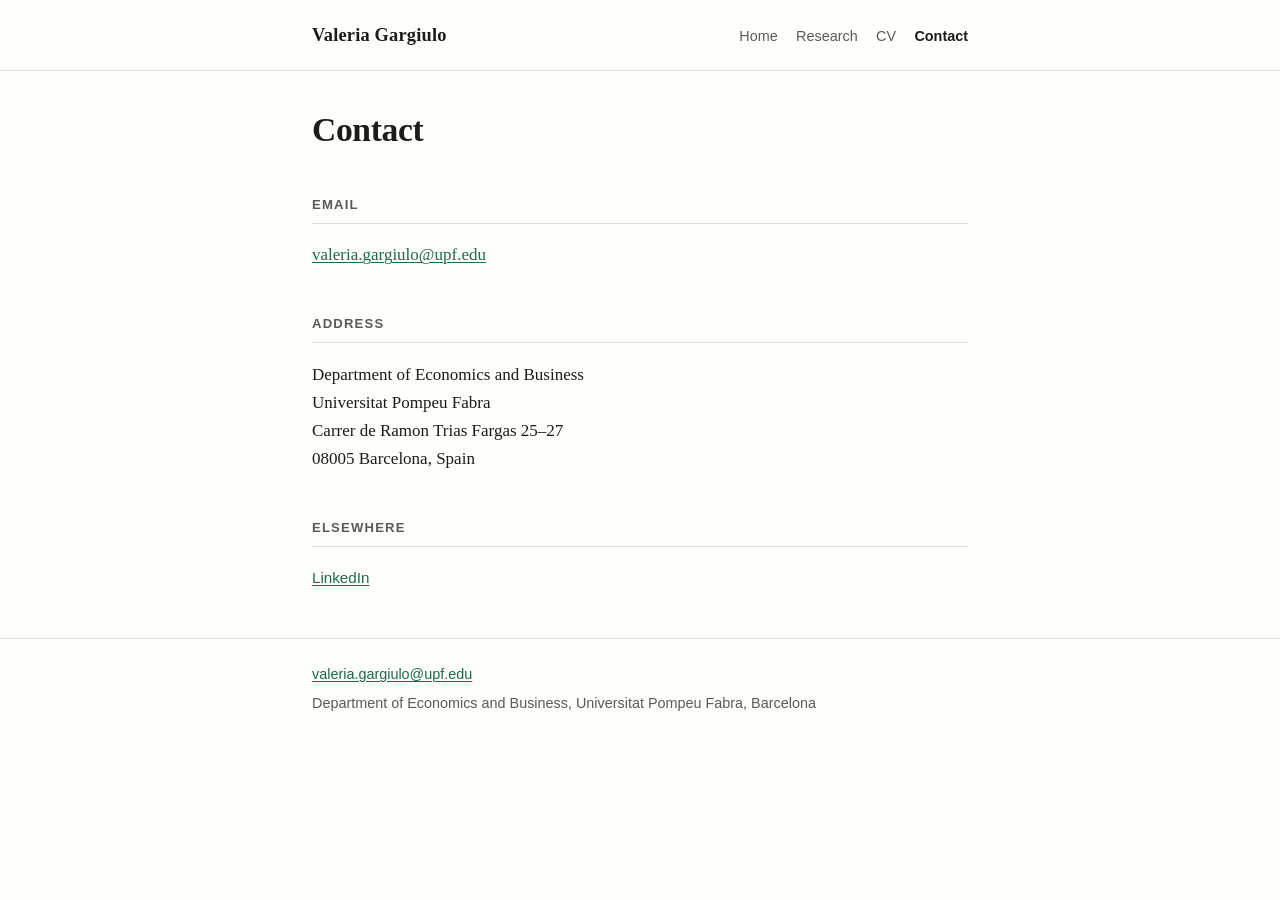
==== contact.html @ 1c0337f5 "Personal academic website Static site for the 2026-27 economics job market: home (bio and job market" ====
<!DOCTYPE html>
<html lang="en">
<head>
<meta charset="utf-8">
<meta name="viewport" content="width=device-width, initial-scale=1">

<title>Contact — Valeria Gargiulo</title>
<meta name="description" content="Contact details for Valeria Gargiulo, Ph.D. candidate in economics at Universitat Pompeu Fabra / Barcelona School of Economics.">
<link rel="canonical" href="https://valeriagargiulo.com/contact.html">

<meta property="og:type" content="profile">
<meta property="og:site_name" content="Valeria Gargiulo">
<meta property="og:title" content="Contact — Valeria Gargiulo">
<meta property="og:description" content="Contact details for Valeria Gargiulo, Ph.D. candidate in economics at Universitat Pompeu Fabra.">
<meta property="og:url" content="https://valeriagargiulo.com/contact.html">
<meta property="og:image" content="https://valeriagargiulo.com/img/og-image.jpg">
<meta property="og:image:alt" content="Valeria Gargiulo, Ph.D. candidate in economics at Universitat Pompeu Fabra">
<meta property="og:locale" content="en_GB">
<meta name="twitter:card" content="summary_large_image">
<meta name="twitter:title" content="Contact — Valeria Gargiulo">
<meta name="twitter:description" content="Contact details for Valeria Gargiulo, Ph.D. candidate in economics at Universitat Pompeu Fabra.">
<meta name="twitter:image" content="https://valeriagargiulo.com/img/og-image.jpg">

<link rel="stylesheet" href="css/style.css">
</head>

<body>

<header class="site-header">
  <div class="wrap">
    <a class="site-name" href="index.html">Valeria Gargiulo</a>
    <nav class="site-nav" aria-label="Main">
      <a href="index.html">Home</a>
      <a href="research.html">Research</a>
      <a href="cv.html">CV</a>
      <a href="contact.html" aria-current="page">Contact</a>
    </nav>
  </div>
</header>

<main class="wrap">

  <h1>Contact</h1>

  <section>
    <h2>Email</h2>
    <p><a href="mailto:valeria.gargiulo@upf.edu">valeria.gargiulo@upf.edu</a></p>
  </section>

  <section>
    <h2>Address</h2>
    <p>
      Department of Economics and Business<br>
      Universitat Pompeu Fabra<br>
      Carrer de Ramon Trias Fargas 25&ndash;27<br>
      08005 Barcelona, Spain
    </p>
  </section>

  <section>
    <h2>Elsewhere</h2>
    <!-- These are the same URLs as the "sameAs" array in the JSON-LD on index.html.
         Add Google Scholar and X here and there together when they exist. -->
    <p class="quicklinks">
      <a href="https://www.linkedin.com/in/valeria-gargiulo-911957216">LinkedIn</a>
    </p>
  </section>

</main>

<footer class="site-footer">
  <div class="wrap">
    <p><a href="mailto:valeria.gargiulo@upf.edu">valeria.gargiulo@upf.edu</a></p>
    <p>Department of Economics and Business, Universitat Pompeu Fabra, Barcelona</p>
  </div>
</footer>

</body>
</html>
---- css/style.css ----
/* Valeria Gargiulo — personal academic site
   One stylesheet, no external requests, no build step.
   Light-first: committees print these pages. */

:root {
  --ink:   #1c1c1a;
  --muted: #5c5a55;
  --rule:  #e2ded6;
  --bg:    #fdfdfb;
  --panel: #f6f4ef;
  --link:  #1d6b48;
  --flag:  #b3261e;
  --serif: Georgia, "Iowan Old Style", "Times New Roman", Times, serif;
  --sans:  -apple-system, BlinkMacSystemFont, "Segoe UI", Roboto, Helvetica, Arial, sans-serif;
}

@media (prefers-color-scheme: dark) {
  :root {
    --ink:   #e8e6e1;
    --muted: #a5a29b;
    --rule:  #35332e;
    --bg:    #16150f;
    --panel: #1f1e18;
    --link:  #6fc08c;
    --flag:  #ff6b60;
  }
}

*, *::before, *::after { box-sizing: border-box; }

body {
  margin: 0;
  background: var(--bg);
  color: var(--ink);
  font: 1.0625rem/1.65 var(--serif);
  -webkit-text-size-adjust: 100%;
}

.wrap {
  max-width: 44rem;
  margin: 0 auto;
  padding: 0 1.5rem;
}

a { color: var(--link); text-decoration-thickness: 1px; text-underline-offset: 2px; }
a:hover { text-decoration-thickness: 2px; }

/* ---------- header + nav ---------- */

.site-header {
  border-bottom: 1px solid var(--rule);
  margin-bottom: 2.5rem;
}

.site-header .wrap {
  display: flex;
  flex-wrap: wrap;
  align-items: baseline;
  justify-content: space-between;
  gap: 0.5rem 1.5rem;
  padding-top: 1.25rem;
  padding-bottom: 1.25rem;
}

.site-name {
  font-family: var(--serif);
  font-size: 1.15rem;
  font-weight: 700;
  letter-spacing: 0.01em;
  color: var(--ink);
  text-decoration: none;
}

.site-nav {
  font-family: var(--sans);
  font-size: 0.9rem;
  display: flex;
  flex-wrap: wrap;
  gap: 1.15rem;
}

.site-nav a { color: var(--muted); text-decoration: none; }
.site-nav a:hover { color: var(--link); text-decoration: underline; }
.site-nav a[aria-current="page"] { color: var(--ink); font-weight: 600; }

/* ---------- intro block ---------- */

.intro {
  display: flex;
  flex-wrap: wrap;
  align-items: flex-start;
  gap: 1.5rem 2rem;
}

.intro-text { flex: 1 1 20rem; }

h1 {
  font-size: 2.1rem;
  line-height: 1.15;
  margin: 0 0 0.4rem;
  letter-spacing: -0.01em;
}

.fields {
  font-family: var(--sans);
  font-size: 0.95rem;
  color: var(--muted);
  margin: 0 0 0.6rem;
}

.quicklinks {
  font-family: var(--sans);
  font-size: 0.95rem;
  margin: 0;
}

.quicklinks a + a { margin-left: 0.9rem; }

.portrait {
  flex: 0 0 auto;
  width: 180px;
  height: auto;
  border-radius: 3px;
  background: var(--panel);
}

.bio { margin: 2rem 0 0; }
.bio p { margin: 0 0 1rem; }

/* ---------- sections + papers ---------- */

main { padding-bottom: 3rem; }

h2 {
  font-family: var(--sans);
  font-size: 0.82rem;
  font-weight: 700;
  letter-spacing: 0.09em;
  text-transform: uppercase;
  color: var(--muted);
  margin: 2.75rem 0 1.1rem;
  padding-bottom: 0.45rem;
  border-bottom: 1px solid var(--rule);
}

.paper { margin: 0 0 2rem; }

.paper h3 {
  font-size: 1.18rem;
  line-height: 1.35;
  margin: 0 0 0.3rem;
  font-weight: 700;
}

.paper .meta {
  font-family: var(--sans);
  font-size: 0.9rem;
  color: var(--muted);
  margin: 0 0 0.65rem;
}

.paper .meta a { color: var(--link); }

.abstract { margin: 0; }
.abstract p { margin: 0 0 0.8rem; }

details.abstract > summary {
  font-family: var(--sans);
  font-size: 0.9rem;
  color: var(--link);
  cursor: pointer;
  margin-bottom: 0.6rem;
  width: max-content;
}

details.abstract[open] > summary { margin-bottom: 0.8rem; }

/* ---------- CV page ---------- */

.cv-entry { margin: 0 0 1.15rem; }
.cv-entry .when {
  font-family: var(--sans);
  font-size: 0.85rem;
  color: var(--muted);
  display: block;
}
.cv-entry .what { margin: 0; }
.cv-list { margin: 0; padding-left: 1.15rem; }
.cv-list li { margin-bottom: 0.5rem; }

.updated {
  font-family: var(--sans);
  font-size: 0.85rem;
  color: var(--muted);
}

/* ---------- footer ---------- */

.site-footer {
  border-top: 1px solid var(--rule);
  margin-top: 3rem;
  padding: 1.5rem 0 3rem;
  font-family: var(--sans);
  font-size: 0.9rem;
  color: var(--muted);
}

.site-footer p { margin: 0 0 0.35rem; }

/* ---------- placeholder flag: loud on purpose ---------- */

.tktk {
  background: var(--flag);
  color: #fff;
  font-family: var(--sans);
  font-size: 0.85rem;
  font-weight: 700;
  padding: 0.1em 0.45em;
  border-radius: 2px;
}

p.tktk, div.tktk { display: block; padding: 0.6em 0.8em; }

/* ---------- narrow screens ---------- */

@media (max-width: 34rem) {
  body { font-size: 1rem; }
  h1 { font-size: 1.75rem; }
  .portrait { width: 140px; }
  .site-header .wrap { flex-direction: column; align-items: flex-start; }
}

/* ---------- print: CV especially ---------- */

@media print {
  :root { --ink: #000; --muted: #333; --rule: #999; --bg: #fff; --link: #000; }
  body { background: #fff; color: #000; font-size: 10.5pt; }
  .site-header, .site-nav, .site-footer, .noprint { display: none !important; }
  .wrap { max-width: none; padding: 0; }
  a { text-decoration: none; }
  h2 { margin-top: 1.2rem; }
  details.abstract > summary { display: none; }
  details.abstract > *:not(summary) { display: block !important; }
  .tktk { background: none; color: #000; border: 1px solid #000; }
}
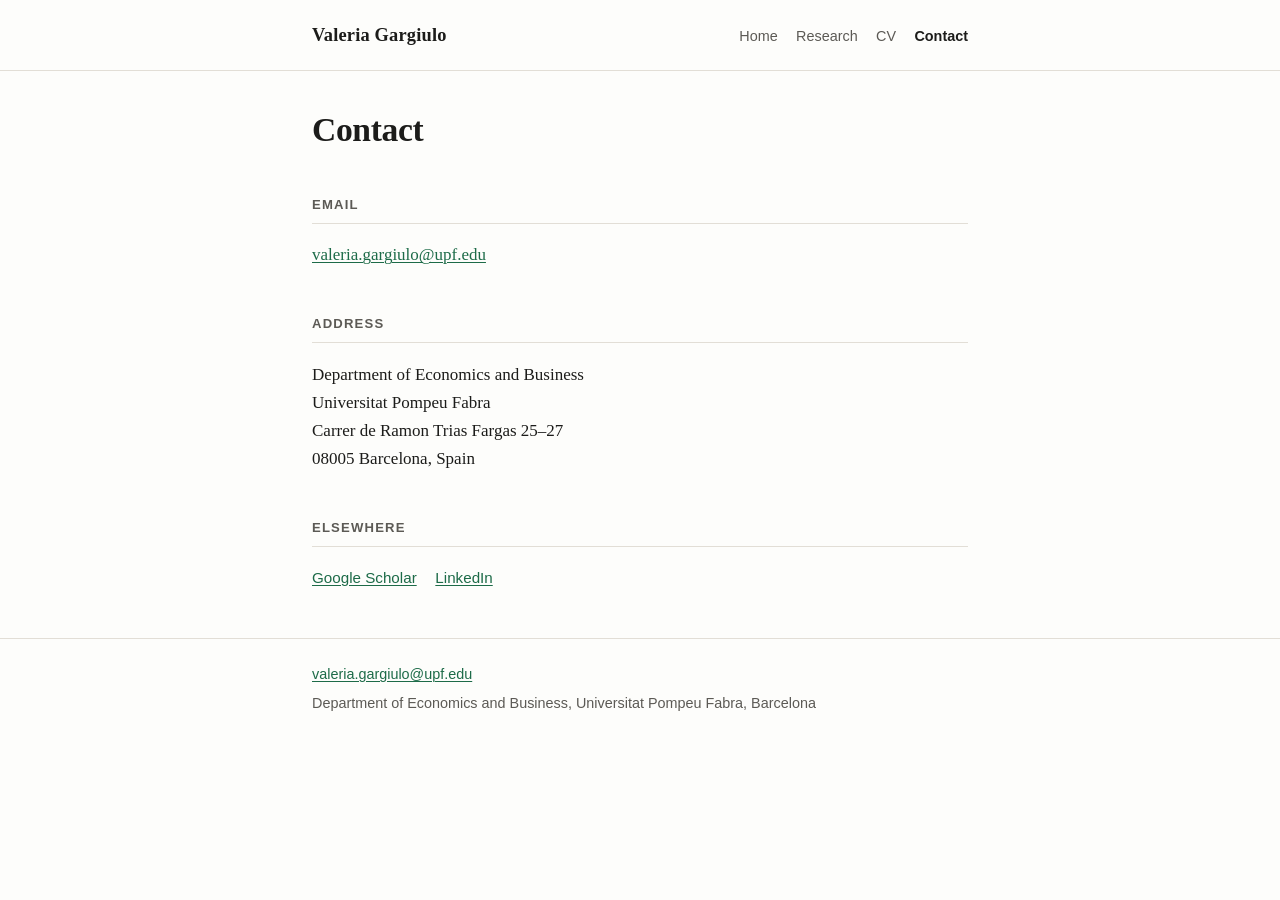
==== commit d1f44dd5: "Add Google Scholar to contact page and JSON-LD sameAs" ====
--- a/contact.html
+++ b/contact.html
@@ -62,6 +62,7 @@
     <!-- These are the same URLs as the "sameAs" array in the JSON-LD on index.html.
          Add Google Scholar and X here and there together when they exist. -->
     <p class="quicklinks">
+      <a href="https://scholar.google.com/citations?user=jlCbwxYAAAAJ">Google Scholar</a>
       <a href="https://www.linkedin.com/in/valeria-gargiulo-911957216">LinkedIn</a>
     </p>
   </section>
